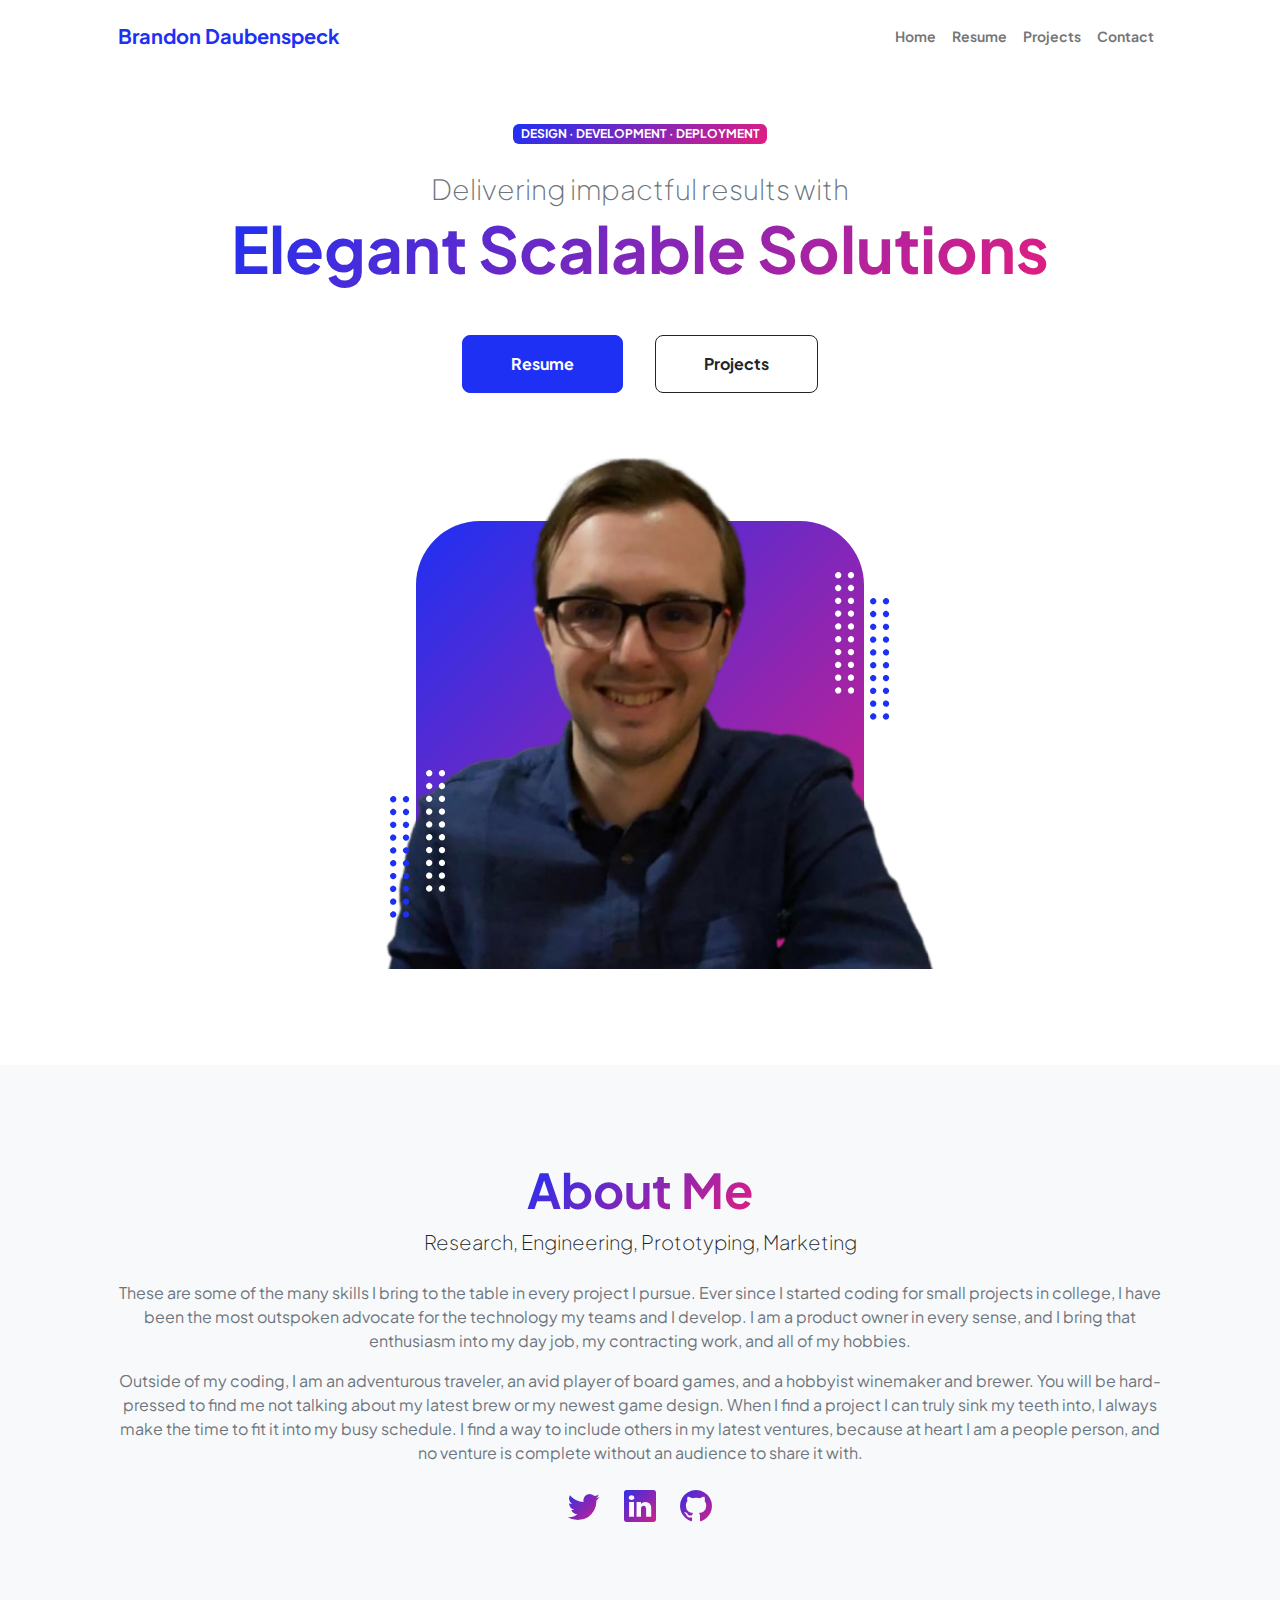
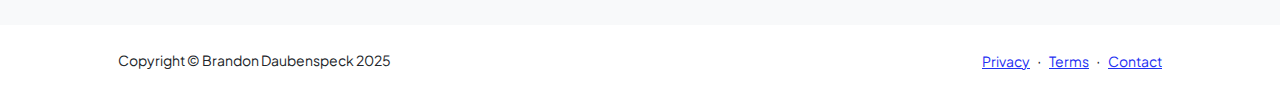
==== index.html @ 02013da6 "Removed unnecessary folder nesting" ====
<!DOCTYPE html>
<html lang="en">
    <head>
        <meta charset="utf-8" />
        <meta name="viewport" content="width=device-width, initial-scale=1, shrink-to-fit=no" />
        <meta name="description" content="Personal profile and public portfolio for Brandon Daubenspeck" />
        <meta name="author" content="Brandon Daubenspeck" />
        <title>Brandon Daubenspeck Portfolio</title>
        <!-- Web Tab Icon-->
        <link rel="icon" type="image/x-icon" href="assets/Dice.png" />
        <!-- Custom Google font-->
        <link rel="preconnect" href="https://fonts.googleapis.com" />
        <link rel="preconnect" href="https://fonts.gstatic.com" crossorigin />
        <link href="https://fonts.googleapis.com/css2?family=Plus+Jakarta+Sans:wght@100;200;300;400;500;600;700;800;900&amp;display=swap" rel="stylesheet" />
        <!-- Bootstrap icons-->
        <link href="https://cdn.jsdelivr.net/npm/bootstrap-icons@1.8.1/font/bootstrap-icons.css" rel="stylesheet" />
        <!-- Core theme CSS (includes Bootstrap)-->
        <link href="css/styles.css" rel="stylesheet" />
    </head>
    <body class="d-flex flex-column h-100">
        <main class="flex-shrink-0">
            <!-- Navigation-->
            <nav class="navbar navbar-expand-lg navbar-light bg-white py-3">
                <div class="container px-5">
                    <a class="navbar-brand" href="index.html"><span class="fw-bolder text-primary">Brandon Daubenspeck</span></a>
                    <button class="navbar-toggler" type="button" data-bs-toggle="collapse" data-bs-target="#navbarSupportedContent" aria-controls="navbarSupportedContent" aria-expanded="false" aria-label="Toggle navigation"><span class="navbar-toggler-icon"></span></button>
                    <div class="collapse navbar-collapse" id="navbarSupportedContent">
                        <ul class="navbar-nav ms-auto mb-2 mb-lg-0 small fw-bolder">
                            <li class="nav-item"><a class="nav-link" href="index.html">Home</a></li>
                            <li class="nav-item"><a class="nav-link" href="resume.html">Resume</a></li>
                            <li class="nav-item"><a class="nav-link" href="projects.html">Projects</a></li>
                            <li class="nav-item"><a class="nav-link" href="contact.html">Contact</a></li>
                        </ul>
                    </div>
                </div>
            </nav>
            <!-- Header-->
            <header class="py-5">
                <div class="container px-5 pb-5">
                    <div class="row gx-5 align-items-center">
                        <div class="col-xxl-5">
                            <!-- Header text content-->
                            <div class="text-center text-xxl-start">
                                <div class="badge bg-gradient-primary-to-secondary text-white mb-4"><div class="text-uppercase">Design &middot; Development &middot; Deployment</div></div>
                                <div class="fs-3 fw-light text-muted">Delivering impactful results with</div>
                                <h1 class="display-3 fw-bolder mb-5"><span class="text-gradient d-inline">Elegant Scalable Solutions</span></h1>
                                <div class="d-grid gap-3 d-sm-flex justify-content-sm-center justify-content-xxl-start mb-3">
                                    <a class="btn btn-primary btn-lg px-5 py-3 me-sm-3 fs-6 fw-bolder" href="resume.html">Resume</a>
                                    <a class="btn btn-outline-dark btn-lg px-5 py-3 fs-6 fw-bolder" href="projects.html">Projects</a>
                                </div>
                            </div>
                        </div>
                        <div class="col-xxl-7">
                            <!-- Header profile picture-->
                            <div class="d-flex justify-content-center mt-5 mt-xxl-0">
                                <div class="profile bg-gradient-primary-to-secondary">
                                    <!-- TIP: For best results, use a photo with a transparent background like the demo example below-->
                                    <!-- Watch a tutorial on how to do this on YouTube (link)-->
                                    <img class="profile-img" src="assets/Shitty-Headshot.png" alt="..." />
                                    <div class="dots-1">
                                        <!-- SVG Dots-->
                                        <svg version="1.1" xmlns="http://www.w3.org/2000/svg" xmlns:xlink="http://www.w3.org/1999/xlink" x="0px" y="0px" viewBox="0 0 191.6 1215.4" style="enable-background: new 0 0 191.6 1215.4" xml:space="preserve">
                                            <g transform="translate(0.000000,1280.000000) scale(0.100000,-0.100000)">
                                                <path d="M227.7,12788.6c-105-35-200-141-222-248c-43-206,163-412,369-369c155,32,275,190,260,339c-11,105-90,213-190,262        C383.7,12801.6,289.7,12808.6,227.7,12788.6z"></path>
                                                <path d="M1507.7,12788.6c-151-50-253-216-222-362c25-119,136-230,254-255c194-41,395,142,375,339c-11,105-90,213-190,262        C1663.7,12801.6,1569.7,12808.6,1507.7,12788.6z"></path>
                                                <path d="M227.7,11508.6c-105-35-200-141-222-248c-43-206,163-412,369-369c155,32,275,190,260,339c-11,105-90,213-190,262        C383.7,11521.6,289.7,11528.6,227.7,11508.6z"></path>
                                                <path d="M1507.7,11508.6c-151-50-253-216-222-362c25-119,136-230,254-255c194-41,395,142,375,339c-11,105-90,213-190,262        C1663.7,11521.6,1569.7,11528.6,1507.7,11508.6z"></path>
                                                <path d="M227.7,10228.6c-105-35-200-141-222-248c-43-206,163-412,369-369c155,32,275,190,260,339c-11,105-90,213-190,262        C383.7,10241.6,289.7,10248.6,227.7,10228.6z"></path>
                                                <path d="M1507.7,10228.6c-105-35-200-141-222-248c-43-206,163-412,369-369c155,32,275,190,260,339c-11,105-90,213-190,262        C1663.7,10241.6,1569.7,10248.6,1507.7,10228.6z"></path>
                                                <path d="M227.7,8948.6c-105-35-200-141-222-248c-43-206,163-412,369-369c155,32,275,190,260,339c-11,105-90,213-190,262        C383.7,8961.6,289.7,8968.6,227.7,8948.6z"></path>
                                                <path d="M1507.7,8948.6c-105-35-200-141-222-248c-43-206,163-412,369-369c155,32,275,190,260,339c-11,105-90,213-190,262        C1663.7,8961.6,1569.7,8968.6,1507.7,8948.6z"></path>
                                                <path d="M227.7,7668.6c-105-35-200-141-222-248c-43-206,163-412,369-369c155,32,275,190,260,339c-11,105-90,213-190,262        C383.7,7681.6,289.7,7688.6,227.7,7668.6z"></path>
                                                <path d="M1507.7,7668.6c-105-35-200-141-222-248c-43-206,163-412,369-369c155,32,275,190,260,339c-11,105-90,213-190,262        C1663.7,7681.6,1569.7,7688.6,1507.7,7668.6z"></path>
                                                <path d="M227.7,6388.6c-105-35-200-141-222-248c-43-206,163-412,369-369c155,32,275,190,260,339c-11,105-90,213-190,262        C383.7,6401.6,289.7,6408.6,227.7,6388.6z"></path>
                                                <path d="M1507.7,6388.6c-105-35-200-141-222-248c-43-206,163-412,369-369c155,32,275,190,260,339c-11,105-90,213-190,262        C1663.7,6401.6,1569.7,6408.6,1507.7,6388.6z"></path>
                                                <path d="M227.7,5108.6c-105-35-200-141-222-248c-43-206,163-412,369-369c155,32,275,190,260,339c-11,105-90,213-190,262        C383.7,5121.6,289.7,5128.6,227.7,5108.6z"></path>
                                                <path d="M1507.7,5108.6c-105-35-200-141-222-248c-43-206,163-412,369-369c155,32,275,190,260,339c-11,105-90,213-190,262        C1663.7,5121.6,1569.7,5128.6,1507.7,5108.6z"></path>
                                                <path d="M227.7,3828.6c-105-35-200-141-222-248c-43-206,163-412,369-369c155,32,275,190,260,339c-11,105-90,213-190,262        C383.7,3841.6,289.7,3848.6,227.7,3828.6z"></path>
                                                <path d="M1507.7,3828.6c-105-35-200-141-222-248c-43-206,163-412,369-369c155,32,275,190,260,339c-11,105-90,213-190,262        C1663.7,3841.6,1569.7,3848.6,1507.7,3828.6z"></path>
                                                <path d="M227.7,2548.6c-105-35-200-141-222-248c-43-206,163-412,369-369c155,32,275,190,260,339c-11,105-90,213-190,262        C383.7,2561.6,289.7,2568.6,227.7,2548.6z"></path>
                                                <path d="M1507.7,2548.6c-105-35-200-141-222-248c-43-206,163-412,369-369c155,32,275,190,260,339c-11,105-90,213-190,262        C1663.7,2561.6,1569.7,2568.6,1507.7,2548.6z"></path>
                                                <path d="M227.7,1268.6c-105-35-200-141-222-248c-43-206,163-412,369-369c155,32,275,190,260,339c-11,105-90,213-190,262        C383.7,1281.6,289.7,1288.6,227.7,1268.6z"></path>
                                                <path d="M1507.7,1268.6c-105-35-200-141-222-248c-43-206,163-412,369-369c155,32,275,190,260,339c-11,105-90,213-190,262        C1663.7,1281.6,1569.7,1288.6,1507.7,1268.6z"></path>
                                            </g>
                                        </svg>
                                        <!-- END of SVG dots-->
                                    </div>
                                    <div class="dots-2">
                                        <!-- SVG Dots-->
                                        <svg version="1.1" xmlns="http://www.w3.org/2000/svg" xmlns:xlink="http://www.w3.org/1999/xlink" x="0px" y="0px" viewBox="0 0 191.6 1215.4" style="enable-background: new 0 0 191.6 1215.4" xml:space="preserve">
                                            <g transform="translate(0.000000,1280.000000) scale(0.100000,-0.100000)">
                                                <path d="M227.7,12788.6c-105-35-200-141-222-248c-43-206,163-412,369-369c155,32,275,190,260,339c-11,105-90,213-190,262        C383.7,12801.6,289.7,12808.6,227.7,12788.6z"></path>
                                                <path d="M1507.7,12788.6c-151-50-253-216-222-362c25-119,136-230,254-255c194-41,395,142,375,339c-11,105-90,213-190,262        C1663.7,12801.6,1569.7,12808.6,1507.7,12788.6z"></path>
                                                <path d="M227.7,11508.6c-105-35-200-141-222-248c-43-206,163-412,369-369c155,32,275,190,260,339c-11,105-90,213-190,262        C383.7,11521.6,289.7,11528.6,227.7,11508.6z"></path>
                                                <path d="M1507.7,11508.6c-151-50-253-216-222-362c25-119,136-230,254-255c194-41,395,142,375,339c-11,105-90,213-190,262        C1663.7,11521.6,1569.7,11528.6,1507.7,11508.6z"></path>
                                                <path d="M227.7,10228.6c-105-35-200-141-222-248c-43-206,163-412,369-369c155,32,275,190,260,339c-11,105-90,213-190,262        C383.7,10241.6,289.7,10248.6,227.7,10228.6z"></path>
                                                <path d="M1507.7,10228.6c-105-35-200-141-222-248c-43-206,163-412,369-369c155,32,275,190,260,339c-11,105-90,213-190,262        C1663.7,10241.6,1569.7,10248.6,1507.7,10228.6z"></path>
                                                <path d="M227.7,8948.6c-105-35-200-141-222-248c-43-206,163-412,369-369c155,32,275,190,260,339c-11,105-90,213-190,262        C383.7,8961.6,289.7,8968.6,227.7,8948.6z"></path>
                                                <path d="M1507.7,8948.6c-105-35-200-141-222-248c-43-206,163-412,369-369c155,32,275,190,260,339c-11,105-90,213-190,262        C1663.7,8961.6,1569.7,8968.6,1507.7,8948.6z"></path>
                                                <path d="M227.7,7668.6c-105-35-200-141-222-248c-43-206,163-412,369-369c155,32,275,190,260,339c-11,105-90,213-190,262        C383.7,7681.6,289.7,7688.6,227.7,7668.6z"></path>
                                                <path d="M1507.7,7668.6c-105-35-200-141-222-248c-43-206,163-412,369-369c155,32,275,190,260,339c-11,105-90,213-190,262        C1663.7,7681.6,1569.7,7688.6,1507.7,7668.6z"></path>
                                                <path d="M227.7,6388.6c-105-35-200-141-222-248c-43-206,163-412,369-369c155,32,275,190,260,339c-11,105-90,213-190,262        C383.7,6401.6,289.7,6408.6,227.7,6388.6z"></path>
                                                <path d="M1507.7,6388.6c-105-35-200-141-222-248c-43-206,163-412,369-369c155,32,275,190,260,339c-11,105-90,213-190,262        C1663.7,6401.6,1569.7,6408.6,1507.7,6388.6z"></path>
                                                <path d="M227.7,5108.6c-105-35-200-141-222-248c-43-206,163-412,369-369c155,32,275,190,260,339c-11,105-90,213-190,262        C383.7,5121.6,289.7,5128.6,227.7,5108.6z"></path>
                                                <path d="M1507.7,5108.6c-105-35-200-141-222-248c-43-206,163-412,369-369c155,32,275,190,260,339c-11,105-90,213-190,262        C1663.7,5121.6,1569.7,5128.6,1507.7,5108.6z"></path>
                                                <path d="M227.7,3828.6c-105-35-200-141-222-248c-43-206,163-412,369-369c155,32,275,190,260,339c-11,105-90,213-190,262        C383.7,3841.6,289.7,3848.6,227.7,3828.6z"></path>
                                                <path d="M1507.7,3828.6c-105-35-200-141-222-248c-43-206,163-412,369-369c155,32,275,190,260,339c-11,105-90,213-190,262        C1663.7,3841.6,1569.7,3848.6,1507.7,3828.6z"></path>
                                                <path d="M227.7,2548.6c-105-35-200-141-222-248c-43-206,163-412,369-369c155,32,275,190,260,339c-11,105-90,213-190,262        C383.7,2561.6,289.7,2568.6,227.7,2548.6z"></path>
                                                <path d="M1507.7,2548.6c-105-35-200-141-222-248c-43-206,163-412,369-369c155,32,275,190,260,339c-11,105-90,213-190,262        C1663.7,2561.6,1569.7,2568.6,1507.7,2548.6z"></path>
                                                <path d="M227.7,1268.6c-105-35-200-141-222-248c-43-206,163-412,369-369c155,32,275,190,260,339c-11,105-90,213-190,262        C383.7,1281.6,289.7,1288.6,227.7,1268.6z"></path>
                                                <path d="M1507.7,1268.6c-105-35-200-141-222-248c-43-206,163-412,369-369c155,32,275,190,260,339c-11,105-90,213-190,262        C1663.7,1281.6,1569.7,1288.6,1507.7,1268.6z"></path>
                                            </g>
                                        </svg>
                                        <!-- END of SVG dots-->
                                    </div>
                                    <div class="dots-3">
                                        <!-- SVG Dots-->
                                        <svg version="1.1" xmlns="http://www.w3.org/2000/svg" xmlns:xlink="http://www.w3.org/1999/xlink" x="0px" y="0px" viewBox="0 0 191.6 1215.4" style="enable-background: new 0 0 191.6 1215.4" xml:space="preserve">
                                            <g transform="translate(0.000000,1280.000000) scale(0.100000,-0.100000)">
                                                <path d="M227.7,12788.6c-105-35-200-141-222-248c-43-206,163-412,369-369c155,32,275,190,260,339c-11,105-90,213-190,262        C383.7,12801.6,289.7,12808.6,227.7,12788.6z"></path>
                                                <path d="M1507.7,12788.6c-151-50-253-216-222-362c25-119,136-230,254-255c194-41,395,142,375,339c-11,105-90,213-190,262        C1663.7,12801.6,1569.7,12808.6,1507.7,12788.6z"></path>
                                                <path d="M227.7,11508.6c-105-35-200-141-222-248c-43-206,163-412,369-369c155,32,275,190,260,339c-11,105-90,213-190,262        C383.7,11521.6,289.7,11528.6,227.7,11508.6z"></path>
                                                <path d="M1507.7,11508.6c-151-50-253-216-222-362c25-119,136-230,254-255c194-41,395,142,375,339c-11,105-90,213-190,262        C1663.7,11521.6,1569.7,11528.6,1507.7,11508.6z"></path>
                                                <path d="M227.7,10228.6c-105-35-200-141-222-248c-43-206,163-412,369-369c155,32,275,190,260,339c-11,105-90,213-190,262        C383.7,10241.6,289.7,10248.6,227.7,10228.6z"></path>
                                                <path d="M1507.7,10228.6c-105-35-200-141-222-248c-43-206,163-412,369-369c155,32,275,190,260,339c-11,105-90,213-190,262        C1663.7,10241.6,1569.7,10248.6,1507.7,10228.6z"></path>
                                                <path d="M227.7,8948.6c-105-35-200-141-222-248c-43-206,163-412,369-369c155,32,275,190,260,339c-11,105-90,213-190,262        C383.7,8961.6,289.7,8968.6,227.7,8948.6z"></path>
                                                <path d="M1507.7,8948.6c-105-35-200-141-222-248c-43-206,163-412,369-369c155,32,275,190,260,339c-11,105-90,213-190,262        C1663.7,8961.6,1569.7,8968.6,1507.7,8948.6z"></path>
                                                <path d="M227.7,7668.6c-105-35-200-141-222-248c-43-206,163-412,369-369c155,32,275,190,260,339c-11,105-90,213-190,262        C383.7,7681.6,289.7,7688.6,227.7,7668.6z"></path>
                                                <path d="M1507.7,7668.6c-105-35-200-141-222-248c-43-206,163-412,369-369c155,32,275,190,260,339c-11,105-90,213-190,262        C1663.7,7681.6,1569.7,7688.6,1507.7,7668.6z"></path>
                                                <path d="M227.7,6388.6c-105-35-200-141-222-248c-43-206,163-412,369-369c155,32,275,190,260,339c-11,105-90,213-190,262        C383.7,6401.6,289.7,6408.6,227.7,6388.6z"></path>
                                                <path d="M1507.7,6388.6c-105-35-200-141-222-248c-43-206,163-412,369-369c155,32,275,190,260,339c-11,105-90,213-190,262        C1663.7,6401.6,1569.7,6408.6,1507.7,6388.6z"></path>
                                                <path d="M227.7,5108.6c-105-35-200-141-222-248c-43-206,163-412,369-369c155,32,275,190,260,339c-11,105-90,213-190,262        C383.7,5121.6,289.7,5128.6,227.7,5108.6z"></path>
                                                <path d="M1507.7,5108.6c-105-35-200-141-222-248c-43-206,163-412,369-369c155,32,275,190,260,339c-11,105-90,213-190,262        C1663.7,5121.6,1569.7,5128.6,1507.7,5108.6z"></path>
                                                <path d="M227.7,3828.6c-105-35-200-141-222-248c-43-206,163-412,369-369c155,32,275,190,260,339c-11,105-90,213-190,262        C383.7,3841.6,289.7,3848.6,227.7,3828.6z"></path>
                                                <path d="M1507.7,3828.6c-105-35-200-141-222-248c-43-206,163-412,369-369c155,32,275,190,260,339c-11,105-90,213-190,262        C1663.7,3841.6,1569.7,3848.6,1507.7,3828.6z"></path>
                                                <path d="M227.7,2548.6c-105-35-200-141-222-248c-43-206,163-412,369-369c155,32,275,190,260,339c-11,105-90,213-190,262        C383.7,2561.6,289.7,2568.6,227.7,2548.6z"></path>
                                                <path d="M1507.7,2548.6c-105-35-200-141-222-248c-43-206,163-412,369-369c155,32,275,190,260,339c-11,105-90,213-190,262        C1663.7,2561.6,1569.7,2568.6,1507.7,2548.6z"></path>
                                                <path d="M227.7,1268.6c-105-35-200-141-222-248c-43-206,163-412,369-369c155,32,275,190,260,339c-11,105-90,213-190,262        C383.7,1281.6,289.7,1288.6,227.7,1268.6z"></path>
                                                <path d="M1507.7,1268.6c-105-35-200-141-222-248c-43-206,163-412,369-369c155,32,275,190,260,339c-11,105-90,213-190,262        C1663.7,1281.6,1569.7,1288.6,1507.7,1268.6z"></path>
                                            </g>
                                        </svg>
                                        <!-- END of SVG dots-->
                                    </div>
                                    <div class="dots-4">
                                        <!-- SVG Dots-->
                                        <svg version="1.1" xmlns="http://www.w3.org/2000/svg" xmlns:xlink="http://www.w3.org/1999/xlink" x="0px" y="0px" viewBox="0 0 191.6 1215.4" style="enable-background: new 0 0 191.6 1215.4" xml:space="preserve">
                                            <g transform="translate(0.000000,1280.000000) scale(0.100000,-0.100000)">
                                                <path d="M227.7,12788.6c-105-35-200-141-222-248c-43-206,163-412,369-369c155,32,275,190,260,339c-11,105-90,213-190,262        C383.7,12801.6,289.7,12808.6,227.7,12788.6z"></path>
                                                <path d="M1507.7,12788.6c-151-50-253-216-222-362c25-119,136-230,254-255c194-41,395,142,375,339c-11,105-90,213-190,262        C1663.7,12801.6,1569.7,12808.6,1507.7,12788.6z"></path>
                                                <path d="M227.7,11508.6c-105-35-200-141-222-248c-43-206,163-412,369-369c155,32,275,190,260,339c-11,105-90,213-190,262        C383.7,11521.6,289.7,11528.6,227.7,11508.6z"></path>
                                                <path d="M1507.7,11508.6c-151-50-253-216-222-362c25-119,136-230,254-255c194-41,395,142,375,339c-11,105-90,213-190,262        C1663.7,11521.6,1569.7,11528.6,1507.7,11508.6z"></path>
                                                <path d="M227.7,10228.6c-105-35-200-141-222-248c-43-206,163-412,369-369c155,32,275,190,260,339c-11,105-90,213-190,262        C383.7,10241.6,289.7,10248.6,227.7,10228.6z"></path>
                                                <path d="M1507.7,10228.6c-105-35-200-141-222-248c-43-206,163-412,369-369c155,32,275,190,260,339c-11,105-90,213-190,262        C1663.7,10241.6,1569.7,10248.6,1507.7,10228.6z"></path>
                                                <path d="M227.7,8948.6c-105-35-200-141-222-248c-43-206,163-412,369-369c155,32,275,190,260,339c-11,105-90,213-190,262        C383.7,8961.6,289.7,8968.6,227.7,8948.6z"></path>
                                                <path d="M1507.7,8948.6c-105-35-200-141-222-248c-43-206,163-412,369-369c155,32,275,190,260,339c-11,105-90,213-190,262        C1663.7,8961.6,1569.7,8968.6,1507.7,8948.6z"></path>
                                                <path d="M227.7,7668.6c-105-35-200-141-222-248c-43-206,163-412,369-369c155,32,275,190,260,339c-11,105-90,213-190,262        C383.7,7681.6,289.7,7688.6,227.7,7668.6z"></path>
                                                <path d="M1507.7,7668.6c-105-35-200-141-222-248c-43-206,163-412,369-369c155,32,275,190,260,339c-11,105-90,213-190,262        C1663.7,7681.6,1569.7,7688.6,1507.7,7668.6z"></path>
                                                <path d="M227.7,6388.6c-105-35-200-141-222-248c-43-206,163-412,369-369c155,32,275,190,260,339c-11,105-90,213-190,262        C383.7,6401.6,289.7,6408.6,227.7,6388.6z"></path>
                                                <path d="M1507.7,6388.6c-105-35-200-141-222-248c-43-206,163-412,369-369c155,32,275,190,260,339c-11,105-90,213-190,262        C1663.7,6401.6,1569.7,6408.6,1507.7,6388.6z"></path>
                                                <path d="M227.7,5108.6c-105-35-200-141-222-248c-43-206,163-412,369-369c155,32,275,190,260,339c-11,105-90,213-190,262        C383.7,5121.6,289.7,5128.6,227.7,5108.6z"></path>
                                                <path d="M1507.7,5108.6c-105-35-200-141-222-248c-43-206,163-412,369-369c155,32,275,190,260,339c-11,105-90,213-190,262        C1663.7,5121.6,1569.7,5128.6,1507.7,5108.6z"></path>
                                                <path d="M227.7,3828.6c-105-35-200-141-222-248c-43-206,163-412,369-369c155,32,275,190,260,339c-11,105-90,213-190,262        C383.7,3841.6,289.7,3848.6,227.7,3828.6z"></path>
                                                <path d="M1507.7,3828.6c-105-35-200-141-222-248c-43-206,163-412,369-369c155,32,275,190,260,339c-11,105-90,213-190,262        C1663.7,3841.6,1569.7,3848.6,1507.7,3828.6z"></path>
                                                <path d="M227.7,2548.6c-105-35-200-141-222-248c-43-206,163-412,369-369c155,32,275,190,260,339c-11,105-90,213-190,262        C383.7,2561.6,289.7,2568.6,227.7,2548.6z"></path>
                                                <path d="M1507.7,2548.6c-105-35-200-141-222-248c-43-206,163-412,369-369c155,32,275,190,260,339c-11,105-90,213-190,262        C1663.7,2561.6,1569.7,2568.6,1507.7,2548.6z"></path>
                                                <path d="M227.7,1268.6c-105-35-200-141-222-248c-43-206,163-412,369-369c155,32,275,190,260,339c-11,105-90,213-190,262        C383.7,1281.6,289.7,1288.6,227.7,1268.6z"></path>
                                                <path d="M1507.7,1268.6c-105-35-200-141-222-248c-43-206,163-412,369-369c155,32,275,190,260,339c-11,105-90,213-190,262        C1663.7,1281.6,1569.7,1288.6,1507.7,1268.6z"></path>
                                            </g>
                                        </svg>
                                        <!-- END of SVG dots-->
                                    </div>
                                </div>
                            </div>
                        </div>
                    </div>
                </div>
            </header>
            <!-- About Section-->
            <section class="bg-light py-5">
                <div class="container px-5">
                    <div class="row gx-5 justify-content-center">
                        <div class="col-xxl-8">
                            <div class="text-center my-5">
                                <h2 class="display-5 fw-bolder"><span class="text-gradient d-inline">About Me</span></h2>
                                <p class="lead fw-light mb-4">Research, Engineering, Prototyping, Marketing</p>
                                <p class="text-muted">These are some of the many skills I bring to the table in every project I pursue. Ever since I started coding for small projects in college, I have been the most outspoken advocate for the technology my teams and I develop. I am a product owner in every sense, and I bring that enthusiasm into my day job, my contracting work, and all of my hobbies.</p>
                                <p class="text-muted">Outside of my coding, I am an adventurous traveler, an avid player of board games, and a hobbyist winemaker and brewer. You will be hard-pressed to find me not talking about my latest brew or my newest game design. When I find a project I can truly sink my teeth into, I always make the time to fit it into my busy schedule. I find a way to include others in my latest ventures, because at heart I am a people person, and no venture is complete without an audience to share it with.</p>
                                <div class="d-flex justify-content-center fs-2 gap-4">
                                    <a class="text-gradient" href="#!"><i class="bi bi-twitter"></i></a>
                                    <a class="text-gradient" href="#!"><i class="bi bi-linkedin"></i></a>
                                    <a class="text-gradient" href="#!"><i class="bi bi-github"></i></a>
                                </div>
                            </div>
                        </div>
                    </div>
                </div>
            </section>
        </main>
        <!-- Footer-->
        <footer class="bg-white py-4 mt-auto">
            <div class="container px-5">
                <div class="row align-items-center justify-content-between flex-column flex-sm-row">
                    <div class="col-auto"><div class="small m-0">Copyright &copy; Brandon Daubenspeck 2025</div></div>
                    <div class="col-auto">
                        <a class="small" href="#!">Privacy</a>
                        <span class="mx-1">&middot;</span>
                        <a class="small" href="#!">Terms</a>
                        <span class="mx-1">&middot;</span>
                        <a class="small" href="#!">Contact</a>
                    </div>
                </div>
            </div>
        </footer>
        <!-- Bootstrap core JS-->
        <script src="https://cdn.jsdelivr.net/npm/bootstrap@5.2.3/dist/js/bootstrap.bundle.min.js"></script>
        <!-- Core theme JS-->
        <script src="js/scripts.js"></script>
    </body>
</html>
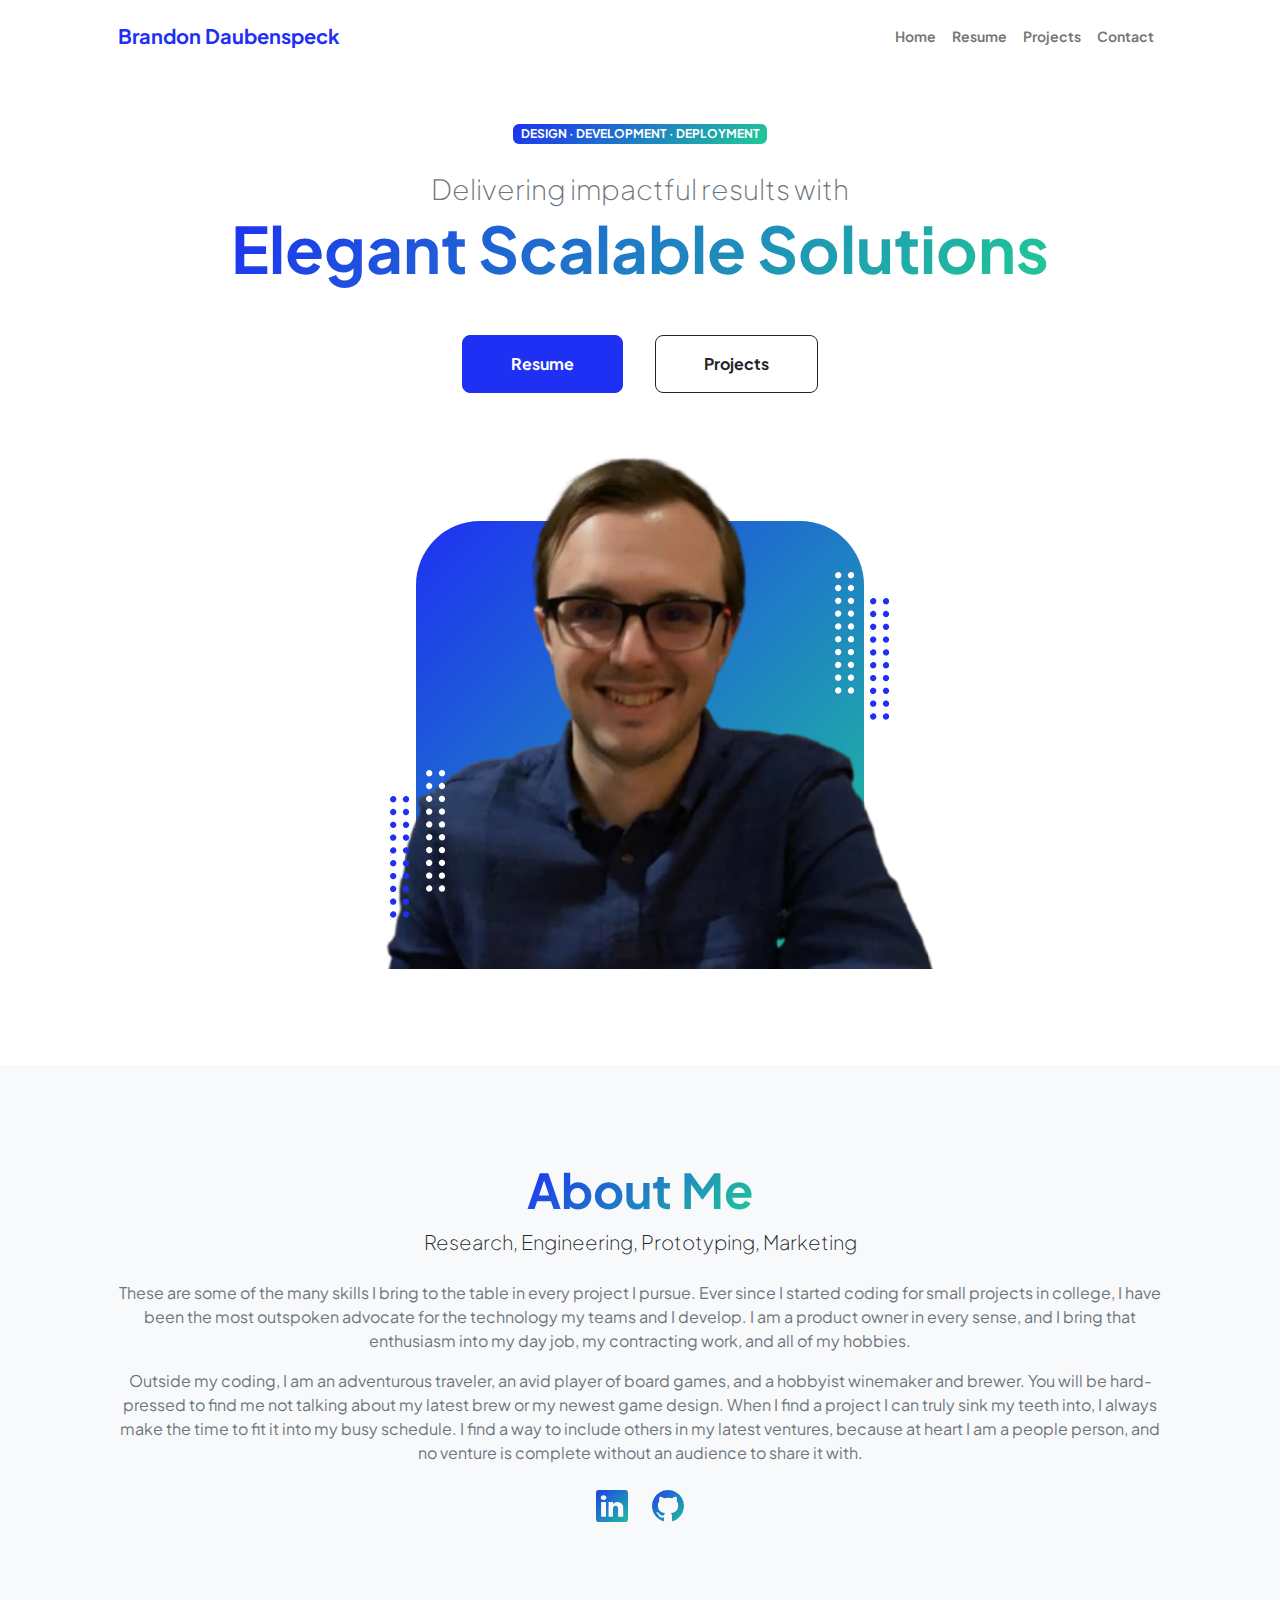
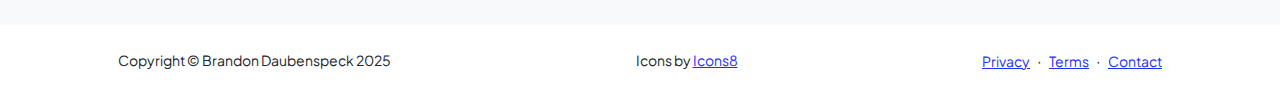
==== commit 478ca00e: "Added credit to Icons8, changed many stylings and references, added github and linkedin links, added" ====
--- a/index.html
+++ b/index.html
@@ -184,11 +184,10 @@
                                 <h2 class="display-5 fw-bolder"><span class="text-gradient d-inline">About Me</span></h2>
                                 <p class="lead fw-light mb-4">Research, Engineering, Prototyping, Marketing</p>
                                 <p class="text-muted">These are some of the many skills I bring to the table in every project I pursue. Ever since I started coding for small projects in college, I have been the most outspoken advocate for the technology my teams and I develop. I am a product owner in every sense, and I bring that enthusiasm into my day job, my contracting work, and all of my hobbies.</p>
-                                <p class="text-muted">Outside of my coding, I am an adventurous traveler, an avid player of board games, and a hobbyist winemaker and brewer. You will be hard-pressed to find me not talking about my latest brew or my newest game design. When I find a project I can truly sink my teeth into, I always make the time to fit it into my busy schedule. I find a way to include others in my latest ventures, because at heart I am a people person, and no venture is complete without an audience to share it with.</p>
+                                <p class="text-muted">Outside my coding, I am an adventurous traveler, an avid player of board games, and a hobbyist winemaker and brewer. You will be hard-pressed to find me not talking about my latest brew or my newest game design. When I find a project I can truly sink my teeth into, I always make the time to fit it into my busy schedule. I find a way to include others in my latest ventures, because at heart I am a people person, and no venture is complete without an audience to share it with.</p>
                                 <div class="d-flex justify-content-center fs-2 gap-4">
-                                    <a class="text-gradient" href="#!"><i class="bi bi-twitter"></i></a>
-                                    <a class="text-gradient" href="#!"><i class="bi bi-linkedin"></i></a>
-                                    <a class="text-gradient" href="#!"><i class="bi bi-github"></i></a>
+                                    <a class="text-gradient" href="https://www.linkedin.com/in/brandon-daubenspeck-a26516145/"><i class="bi bi-linkedin"></i></a>
+                                    <a class="text-gradient" href="https://github.com/K1llj0y214"><i class="bi bi-github"></i></a>
                                 </div>
                             </div>
                         </div>
@@ -201,6 +200,7 @@
             <div class="container px-5">
                 <div class="row align-items-center justify-content-between flex-column flex-sm-row">
                     <div class="col-auto"><div class="small m-0">Copyright &copy; Brandon Daubenspeck 2025</div></div>
+                    <div class="col-auto"><div class="small">Icons by <a href="https://icons8.com/">Icons8</a></div></div>
                     <div class="col-auto">
                         <a class="small" href="#!">Privacy</a>
                         <span class="mx-1">&middot;</span>
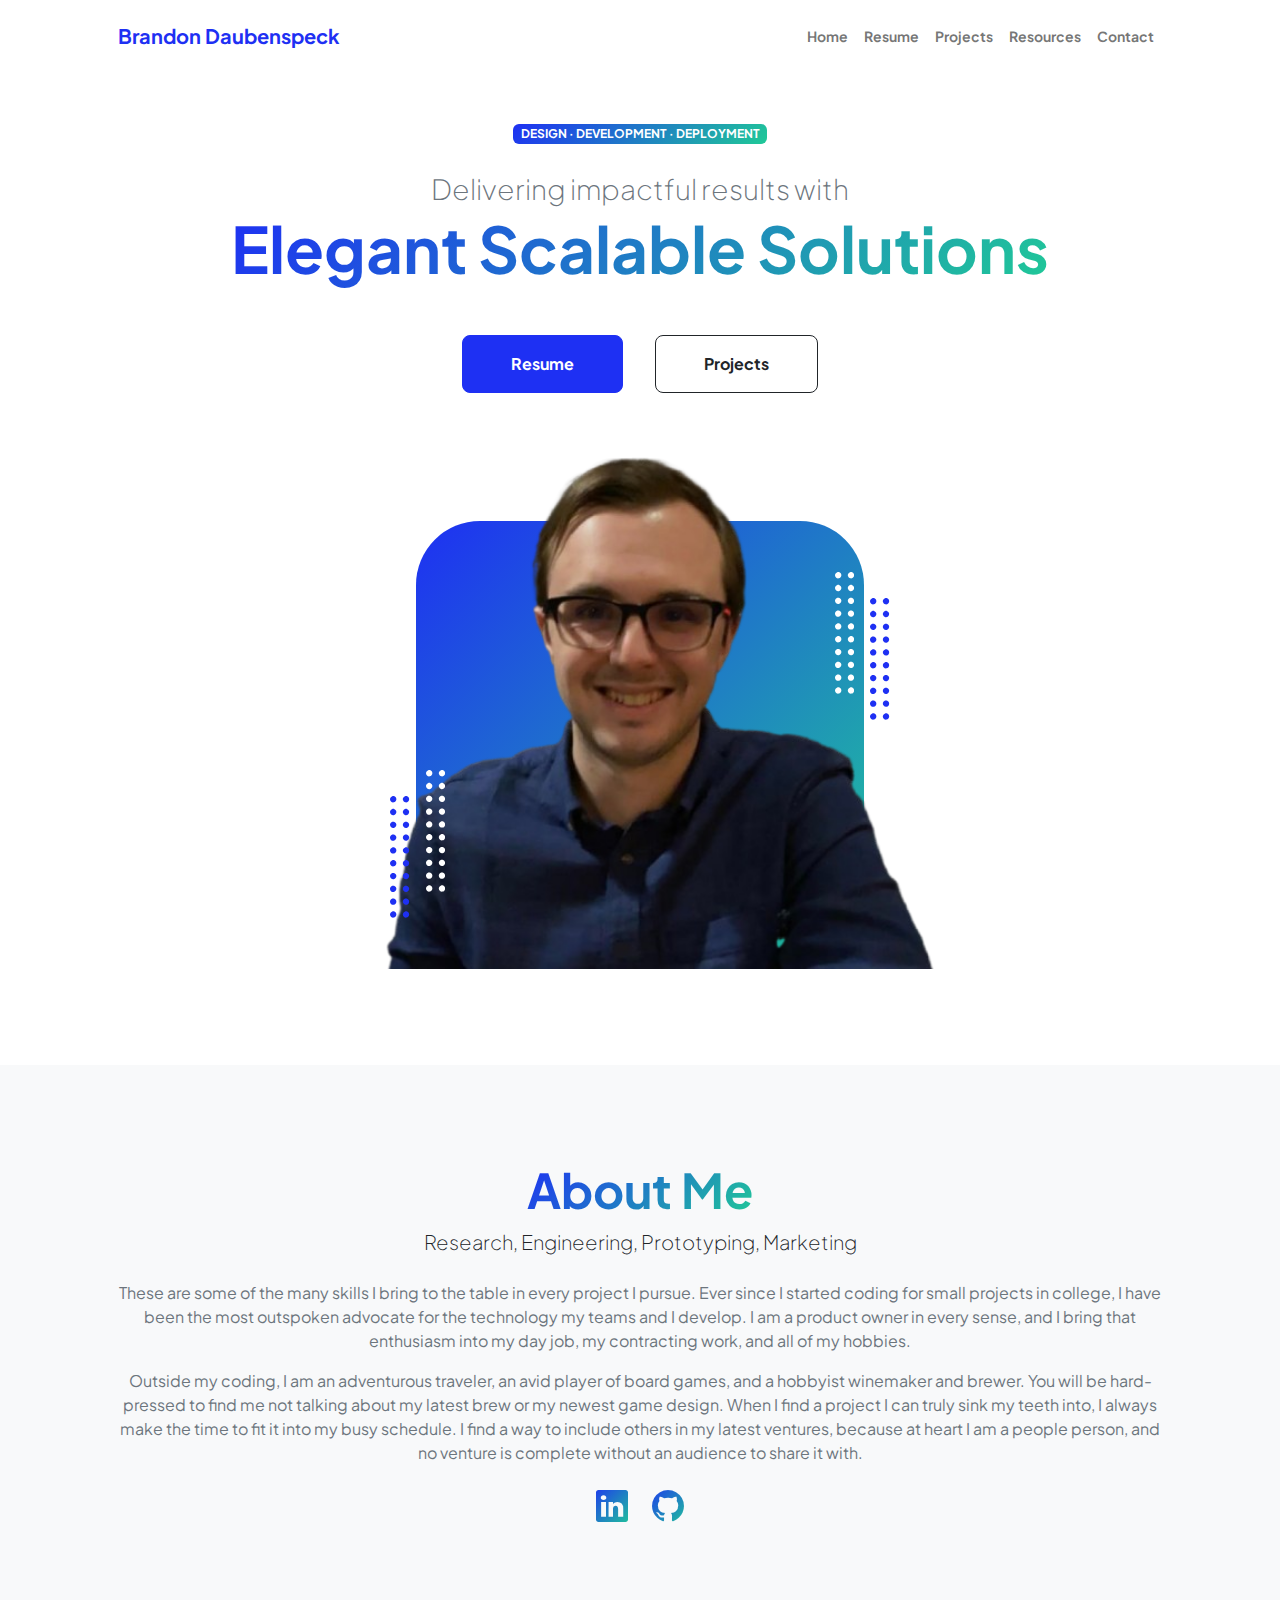
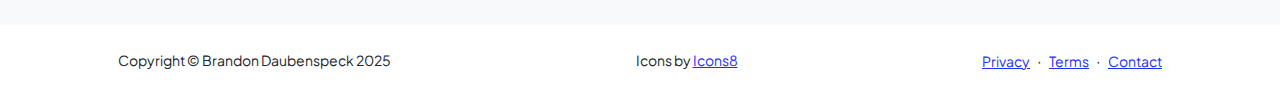
==== commit 0c4f3e6a: "Added a new temp page to start adding more personal touches to the site. Made nav bar sticky to redu" ====
--- a/index.html
+++ b/index.html
@@ -29,6 +29,7 @@
                             <li class="nav-item"><a class="nav-link" href="index.html">Home</a></li>
                             <li class="nav-item"><a class="nav-link" href="resume.html">Resume</a></li>
                             <li class="nav-item"><a class="nav-link" href="projects.html">Projects</a></li>
+                            <li class="nav-item"><a class="nav-link" href="resources.html">Resources</a></li>
                             <li class="nav-item"><a class="nav-link" href="contact.html">Contact</a></li>
                         </ul>
                     </div>
